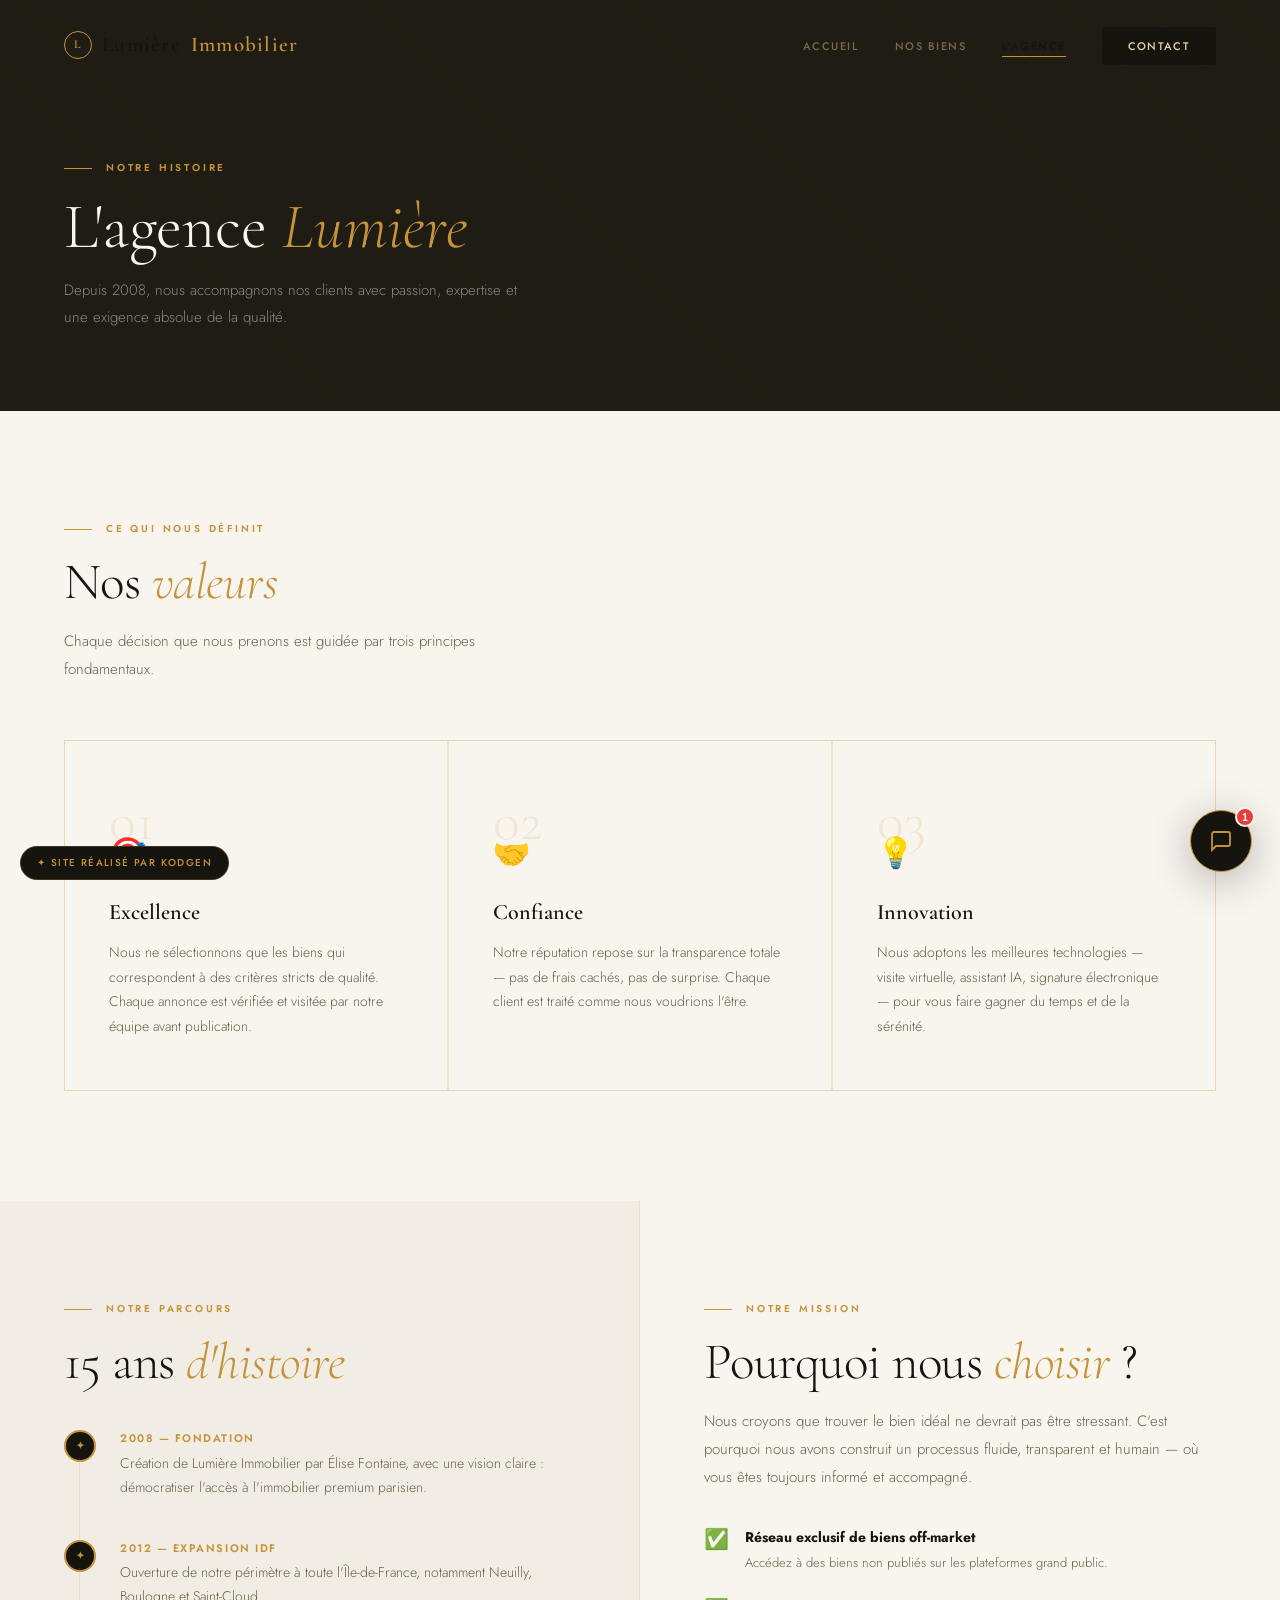
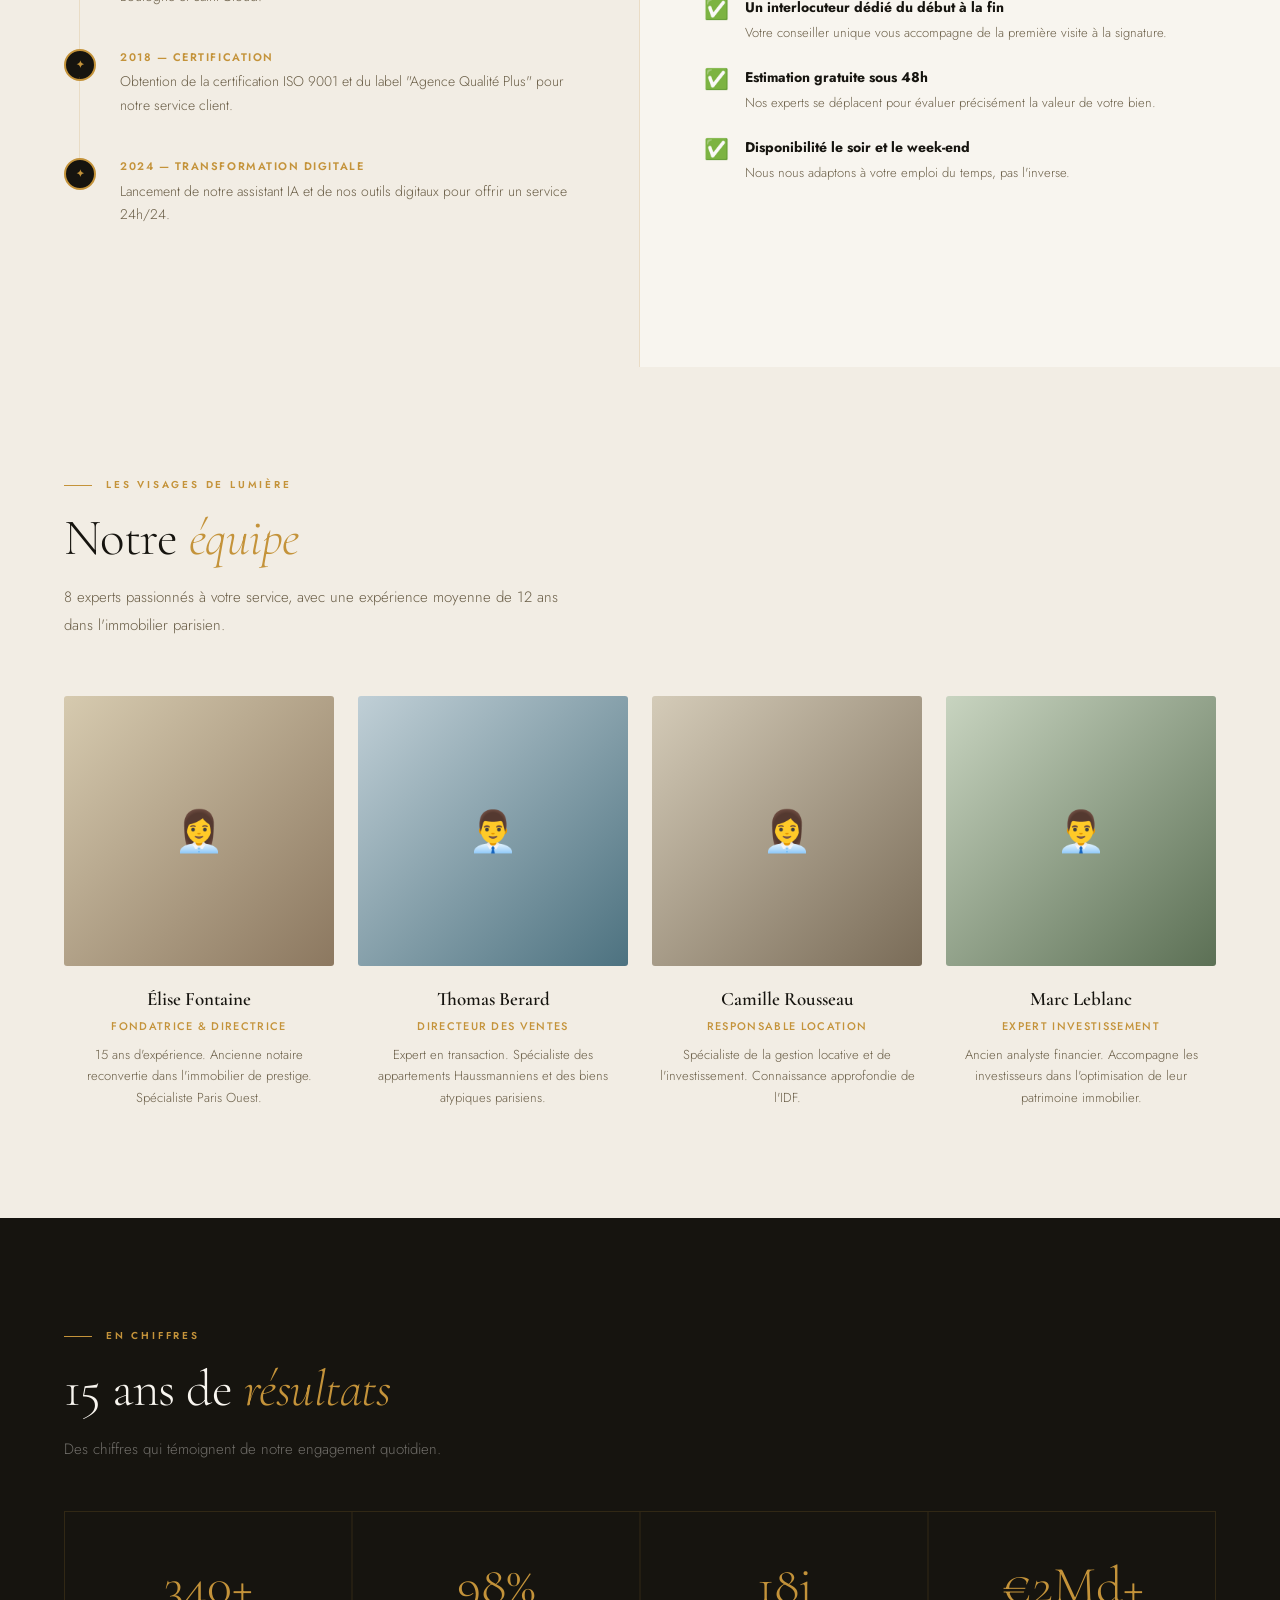
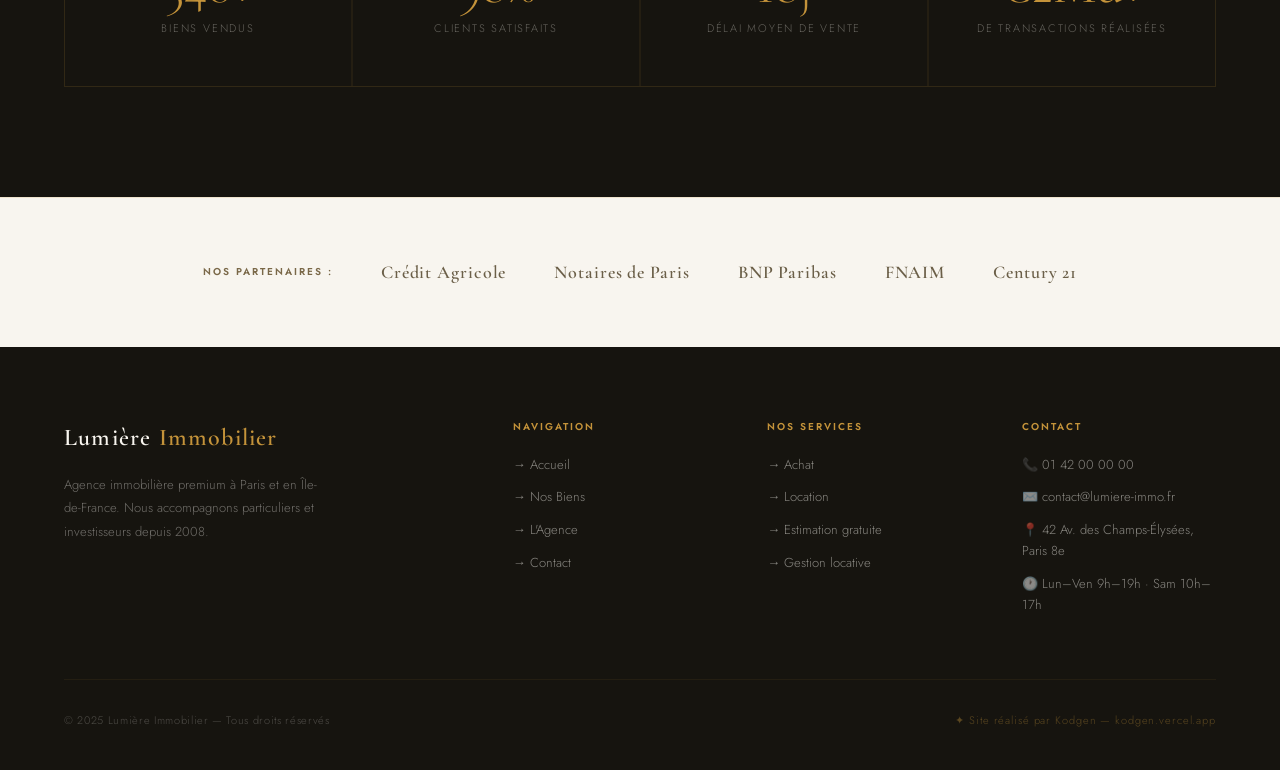
==== agence.html @ 2587b150 "Add files via upload" ====
<!DOCTYPE html>
<html lang="fr">
<head>
<meta charset="UTF-8">
<meta name="viewport" content="width=device-width, initial-scale=1.0">
<title>L'Agence — Lumière Immobilier</title>
<link rel="icon" type="image/svg+xml" href="data:image/svg+xml,<svg xmlns='http://www.w3.org/2000/svg' viewBox='0 0 32 32'><rect width='32' height='32' rx='6' fill='%2316140f'/><text x='50%25' y='54%25' dominant-baseline='central' text-anchor='middle' font-family='Georgia,serif' font-weight='700' font-size='20' fill='%23c4933a'>L</text></svg>">
<link rel="stylesheet" href="style.css">
<style>
  .page-hero {
    background: var(--dark2); padding: 160px 64px 80px; position:relative; overflow:hidden;
  }
  .page-hero-bg { position:absolute;inset:0;background:repeating-linear-gradient(45deg,transparent,transparent 60px,rgba(196,147,58,0.025) 60px,rgba(196,147,58,0.025) 61px); }
  .page-hero-content { position:relative;z-index:1; }
  .page-hero h1 { font-family:'Cormorant Garamond',serif;font-size:clamp(40px,5vw,68px);font-weight:300;color:var(--cream);margin-bottom:16px;line-height:1.08; }
  .page-hero h1 em { color:var(--gold);font-style:italic; }
  .page-hero-sub { font-size:15px;color:rgba(248,245,239,0.5);max-width:480px;line-height:1.8; }

  /* VALEURS */
  .valeurs-grid { display:grid;grid-template-columns:repeat(3,1fr);gap:2px;background:var(--border);border:1px solid var(--border); }
  .valeur-item { background:var(--cream);padding:52px 44px;transition:background 0.2s; }
  .valeur-item:hover { background:var(--cream2); }
  .valeur-num { font-family:'Cormorant Garamond',serif;font-size:56px;font-weight:300;color:var(--gold);opacity:0.15;line-height:1;margin-bottom:-20px; }
  .valeur-icon { font-size:30px;margin-bottom:18px; }
  .valeur-title { font-family:'Cormorant Garamond',serif;font-size:22px;font-weight:600;color:var(--dark);margin-bottom:10px; }
  .valeur-desc { font-size:14px;color:var(--text-light);line-height:1.75; }

  /* HISTOIRE */
  .histoire-section { display:grid;grid-template-columns:1fr 1fr;gap:0; }
  .histoire-left { padding:100px 64px;background:var(--cream2);border-right:1px solid var(--border); }
  .histoire-right { padding:100px 64px; }
  .timeline { display:flex;flex-direction:column;gap:0;margin-top:40px; }
  .timeline-item { display:flex;gap:24px;padding-bottom:40px;position:relative; }
  .timeline-item::before { content:'';position:absolute;left:15px;top:28px;bottom:0;width:1px;background:var(--border); }
  .timeline-item:last-child::before { display:none; }
  .timeline-dot { width:32px;height:32px;border-radius:50%;background:var(--dark);border:2px solid var(--gold);display:flex;align-items:center;justify-content:center;flex-shrink:0;font-size:10px;color:var(--gold);font-weight:600; }
  .timeline-content {}
  .timeline-year { font-size:11px;font-weight:600;letter-spacing:0.14em;color:var(--gold);text-transform:uppercase;margin-bottom:4px; }
  .timeline-text { font-size:14px;color:var(--text-light);line-height:1.7; }

  /* EQUIPE */
  .equipe-grid { display:grid;grid-template-columns:repeat(4,1fr);gap:24px; }
  .membre-card { text-align:center; }
  .membre-avatar {
    width:100%;aspect-ratio:1;border-radius:3px;margin-bottom:18px;
    display:flex;align-items:center;justify-content:center;
    font-size:40px;
  }
  .av1 { background:linear-gradient(135deg,#d6caaf,#8c7860); }
  .av2 { background:linear-gradient(135deg,#c0cfd6,#4d7280); }
  .av3 { background:linear-gradient(135deg,#d4cbb8,#7a6c58); }
  .av4 { background:linear-gradient(135deg,#c8d4c0,#5c7055); }
  .membre-name { font-family:'Cormorant Garamond',serif;font-size:19px;font-weight:600;color:var(--dark);margin-bottom:4px; }
  .membre-role { font-size:11px;font-weight:500;letter-spacing:0.12em;text-transform:uppercase;color:var(--gold);margin-bottom:8px; }
  .membre-bio { font-size:13px;color:var(--text-light);line-height:1.65; }

  /* CHIFFRES */
  .chiffres-section { background:var(--dark); }
  .chiffres-section .eyebrow { color:var(--gold); }
  .chiffres-section .eyebrow::before { background:var(--gold); }
  .chiffres-section .section-title { color:var(--cream); }
  .chiffres-grid { display:grid;grid-template-columns:repeat(4,1fr);gap:2px;background:rgba(196,147,58,0.08);border:1px solid rgba(196,147,58,0.08); }
  .chiffre-item { background:var(--dark);padding:48px 36px;text-align:center; }
  .chiffre-num { font-family:'Cormorant Garamond',serif;font-size:52px;font-weight:300;color:var(--gold);line-height:1;margin-bottom:8px; }
  .chiffre-label { font-size:11px;letter-spacing:0.16em;text-transform:uppercase;color:rgba(248,245,239,0.35); }

  /* PARTENAIRES */
  .partenaires { display:flex;align-items:center;gap:48px;flex-wrap:wrap;justify-content:center;padding:60px 64px;border-top:1px solid var(--border); }
  .partenaire-label { font-size:10px;font-weight:600;letter-spacing:0.2em;text-transform:uppercase;color:var(--warm); }
  .partenaire-item { font-family:'Cormorant Garamond',serif;font-size:18px;font-weight:600;color:var(--text-light);letter-spacing:0.05em; }

  @media (max-width:900px) {
    .page-hero { padding:130px 28px 60px; }
    .valeurs-grid { grid-template-columns:1fr; }
    .histoire-section { grid-template-columns:1fr; }
    .histoire-left,.histoire-right { padding:60px 28px; }
    .equipe-grid { grid-template-columns:1fr 1fr; }
    .chiffres-grid { grid-template-columns:1fr 1fr; }
    .partenaires { padding:48px 28px;gap:32px; }
  }
  @media (max-width:600px) {
    .equipe-grid { grid-template-columns:1fr; }
    .chiffres-grid { grid-template-columns:1fr 1fr; }
  }
</style>
</head>
<body>
<div id="nav-placeholder"></div>

<div class="page-hero">
  <div class="page-hero-bg"></div>
  <div class="page-hero-content">
    <div class="eyebrow" style="color:var(--gold);margin-bottom:16px;">Notre histoire</div>
    <h1>L'agence <em>Lumière</em></h1>
    <p class="page-hero-sub">Depuis 2008, nous accompagnons nos clients avec passion, expertise et une exigence absolue de la qualité.</p>
  </div>
</div>

<!-- VALEURS -->
<section class="section">
  <div class="eyebrow fade">Ce qui nous définit</div>
  <h2 class="section-title fade">Nos <em>valeurs</em></h2>
  <p class="section-sub fade">Chaque décision que nous prenons est guidée par trois principes fondamentaux.</p>
  <div class="valeurs-grid">
    <div class="valeur-item fade fade-d1">
      <div class="valeur-num">01</div>
      <div class="valeur-icon">🎯</div>
      <div class="valeur-title">Excellence</div>
      <div class="valeur-desc">Nous ne sélectionnons que les biens qui correspondent à des critères stricts de qualité. Chaque annonce est vérifiée et visitée par notre équipe avant publication.</div>
    </div>
    <div class="valeur-item fade fade-d2">
      <div class="valeur-num">02</div>
      <div class="valeur-icon">🤝</div>
      <div class="valeur-title">Confiance</div>
      <div class="valeur-desc">Notre réputation repose sur la transparence totale — pas de frais cachés, pas de surprise. Chaque client est traité comme nous voudrions l'être.</div>
    </div>
    <div class="valeur-item fade fade-d3">
      <div class="valeur-num">03</div>
      <div class="valeur-icon">💡</div>
      <div class="valeur-title">Innovation</div>
      <div class="valeur-desc">Nous adoptons les meilleures technologies — visite virtuelle, assistant IA, signature électronique — pour vous faire gagner du temps et de la sérénité.</div>
    </div>
  </div>
</section>

<!-- HISTOIRE -->
<div class="histoire-section">
  <div class="histoire-left">
    <div class="eyebrow fade">Notre parcours</div>
    <h2 class="section-title fade" style="margin-bottom:0;">15 ans <em>d'histoire</em></h2>
    <div class="timeline fade">
      <div class="timeline-item">
        <div class="timeline-dot">✦</div>
        <div class="timeline-content">
          <div class="timeline-year">2008 — Fondation</div>
          <div class="timeline-text">Création de Lumière Immobilier par Élise Fontaine, avec une vision claire : démocratiser l'accès à l'immobilier premium parisien.</div>
        </div>
      </div>
      <div class="timeline-item">
        <div class="timeline-dot">✦</div>
        <div class="timeline-content">
          <div class="timeline-year">2012 — Expansion IDF</div>
          <div class="timeline-text">Ouverture de notre périmètre à toute l'Île-de-France, notamment Neuilly, Boulogne et Saint-Cloud.</div>
        </div>
      </div>
      <div class="timeline-item">
        <div class="timeline-dot">✦</div>
        <div class="timeline-content">
          <div class="timeline-year">2018 — Certification</div>
          <div class="timeline-text">Obtention de la certification ISO 9001 et du label "Agence Qualité Plus" pour notre service client.</div>
        </div>
      </div>
      <div class="timeline-item">
        <div class="timeline-dot">✦</div>
        <div class="timeline-content">
          <div class="timeline-year">2024 — Transformation digitale</div>
          <div class="timeline-text">Lancement de notre assistant IA et de nos outils digitaux pour offrir un service 24h/24.</div>
        </div>
      </div>
    </div>
  </div>
  <div class="histoire-right">
    <div class="eyebrow fade">Notre mission</div>
    <h2 class="section-title fade">Pourquoi nous <em>choisir</em> ?</h2>
    <p style="font-size:15px;color:var(--text-light);line-height:1.85;margin-bottom:32px;" class="fade">Nous croyons que trouver le bien idéal ne devrait pas être stressant. C'est pourquoi nous avons construit un processus fluide, transparent et humain — où vous êtes toujours informé et accompagné.</p>
    <div style="display:flex;flex-direction:column;gap:20px;" class="fade">
      <div style="display:flex;gap:16px;align-items:flex-start;">
        <span style="font-size:20px;flex-shrink:0;">✅</span>
        <div><strong style="font-size:14px;color:var(--dark);">Réseau exclusif de biens off-market</strong><p style="font-size:13px;color:var(--text-light);line-height:1.65;margin-top:3px;">Accédez à des biens non publiés sur les plateformes grand public.</p></div>
      </div>
      <div style="display:flex;gap:16px;align-items:flex-start;">
        <span style="font-size:20px;flex-shrink:0;">✅</span>
        <div><strong style="font-size:14px;color:var(--dark);">Un interlocuteur dédié du début à la fin</strong><p style="font-size:13px;color:var(--text-light);line-height:1.65;margin-top:3px;">Votre conseiller unique vous accompagne de la première visite à la signature.</p></div>
      </div>
      <div style="display:flex;gap:16px;align-items:flex-start;">
        <span style="font-size:20px;flex-shrink:0;">✅</span>
        <div><strong style="font-size:14px;color:var(--dark);">Estimation gratuite sous 48h</strong><p style="font-size:13px;color:var(--text-light);line-height:1.65;margin-top:3px;">Nos experts se déplacent pour évaluer précisément la valeur de votre bien.</p></div>
      </div>
      <div style="display:flex;gap:16px;align-items:flex-start;">
        <span style="font-size:20px;flex-shrink:0;">✅</span>
        <div><strong style="font-size:14px;color:var(--dark);">Disponibilité le soir et le week-end</strong><p style="font-size:13px;color:var(--text-light);line-height:1.65;margin-top:3px;">Nous nous adaptons à votre emploi du temps, pas l'inverse.</p></div>
      </div>
    </div>
  </div>
</div>

<!-- EQUIPE -->
<section class="section" style="background:var(--cream2);">
  <div class="eyebrow fade">Les visages de Lumière</div>
  <h2 class="section-title fade">Notre <em>équipe</em></h2>
  <p class="section-sub fade">8 experts passionnés à votre service, avec une expérience moyenne de 12 ans dans l'immobilier parisien.</p>
  <div class="equipe-grid">
    <div class="membre-card fade fade-d1">
      <div class="membre-avatar av1">👩‍💼</div>
      <div class="membre-name">Élise Fontaine</div>
      <div class="membre-role">Fondatrice & Directrice</div>
      <div class="membre-bio">15 ans d'expérience. Ancienne notaire reconvertie dans l'immobilier de prestige. Spécialiste Paris Ouest.</div>
    </div>
    <div class="membre-card fade fade-d2">
      <div class="membre-avatar av2">👨‍💼</div>
      <div class="membre-name">Thomas Berard</div>
      <div class="membre-role">Directeur des Ventes</div>
      <div class="membre-bio">Expert en transaction. Spécialiste des appartements Haussmanniens et des biens atypiques parisiens.</div>
    </div>
    <div class="membre-card fade fade-d3">
      <div class="membre-avatar av3">👩‍💼</div>
      <div class="membre-name">Camille Rousseau</div>
      <div class="membre-role">Responsable Location</div>
      <div class="membre-bio">Spécialiste de la gestion locative et de l'investissement. Connaissance approfondie de l'IDF.</div>
    </div>
    <div class="membre-card fade fade-d4">
      <div class="membre-avatar av4">👨‍💼</div>
      <div class="membre-name">Marc Leblanc</div>
      <div class="membre-role">Expert Investissement</div>
      <div class="membre-bio">Ancien analyste financier. Accompagne les investisseurs dans l'optimisation de leur patrimoine immobilier.</div>
    </div>
  </div>
</section>

<!-- CHIFFRES -->
<section class="section chiffres-section">
  <div class="eyebrow fade">En chiffres</div>
  <h2 class="section-title fade" style="color:var(--cream);">15 ans de <em>résultats</em></h2>
  <p class="section-sub fade" style="color:rgba(248,245,239,0.4);margin-bottom:48px;">Des chiffres qui témoignent de notre engagement quotidien.</p>
  <div class="chiffres-grid">
    <div class="chiffre-item fade fade-d1"><div class="chiffre-num">340+</div><div class="chiffre-label">Biens vendus</div></div>
    <div class="chiffre-item fade fade-d2"><div class="chiffre-num">98%</div><div class="chiffre-label">Clients satisfaits</div></div>
    <div class="chiffre-item fade fade-d3"><div class="chiffre-num">18j</div><div class="chiffre-label">Délai moyen de vente</div></div>
    <div class="chiffre-item fade fade-d4"><div class="chiffre-num">€2Md+</div><div class="chiffre-label">De transactions réalisées</div></div>
  </div>
</section>

<!-- PARTENAIRES -->
<div class="partenaires fade">
  <span class="partenaire-label">Nos partenaires :</span>
  <span class="partenaire-item">Crédit Agricole</span>
  <span class="partenaire-item">Notaires de Paris</span>
  <span class="partenaire-item">BNP Paribas</span>
  <span class="partenaire-item">FNAIM</span>
  <span class="partenaire-item">Century 21</span>
</div>

<div id="footer-placeholder"></div>
<div id="chat-placeholder"></div>
<script src="shared.js"></script>
<script src="chat.js"></script>
</body>
</html>
---- style.css ----
@import url('https://fonts.googleapis.com/css2?family=Cormorant+Garamond:ital,wght@0,300;0,400;0,600;0,700;1,300;1,400;1,600&family=Jost:wght@200;300;400;500;600&display=swap');

:root {
  --cream: #f8f5ef;
  --cream2: #f2ede4;
  --dark: #16140f;
  --dark2: #1f1c14;
  --gold: #c4933a;
  --gold-light: #e8d5a3;
  --gold-pale: #f5edd8;
  --warm: #7a6848;
  --text: #2e2a20;
  --text-light: #6b5f48;
  --border: rgba(196,147,58,0.18);
  --border-dark: rgba(196,147,58,0.08);
  --shadow: 0 24px 80px rgba(22,20,15,0.10);
  --shadow-sm: 0 8px 32px rgba(22,20,15,0.08);
}

*, *::before, *::after { margin: 0; padding: 0; box-sizing: border-box; }
html { scroll-behavior: smooth; font-size: 16px; }

body {
  background: var(--cream);
  color: var(--text);
  font-family: 'Jost', sans-serif;
  font-weight: 300;
  line-height: 1.6;
  overflow-x: hidden;
  -webkit-font-smoothing: antialiased;
}

/* ── SCROLLBAR ── */
::-webkit-scrollbar { width: 5px; }
::-webkit-scrollbar-track { background: var(--cream); }
::-webkit-scrollbar-thumb { background: var(--gold); border-radius: 3px; }

/* ── KODGEN BADGE ── */
.kodgen-badge {
  position: fixed;
  bottom: 20px;
  left: 20px;
  z-index: 500;
  background: var(--dark);
  color: var(--gold);
  font-size: 10px;
  font-weight: 500;
  letter-spacing: 0.14em;
  text-transform: uppercase;
  padding: 8px 16px;
  border-radius: 100px;
  border: 1px solid rgba(196,147,58,0.25);
  text-decoration: none;
  transition: all 0.2s;
  white-space: nowrap;
}
.kodgen-badge:hover { background: #2a2519; color: var(--gold-light); }

/* ── NAV ── */
nav {
  position: fixed; top: 0; left: 0; right: 0; z-index: 200;
  padding: 28px 64px;
  display: flex; justify-content: space-between; align-items: center;
  transition: all 0.5s cubic-bezier(0.4,0,0.2,1);
}
nav.scrolled {
  background: rgba(248,245,239,0.97);
  backdrop-filter: blur(20px);
  -webkit-backdrop-filter: blur(20px);
  padding: 18px 64px;
  box-shadow: 0 1px 0 var(--border);
}
.nav-logo {
  font-family: 'Cormorant Garamond', serif;
  font-size: 21px;
  font-weight: 600;
  letter-spacing: 0.06em;
  color: var(--dark);
  text-decoration: none;
  display: flex; align-items: center; gap: 10px;
}
.nav-logo-mark {
  width: 28px; height: 28px;
  border: 1.5px solid var(--gold);
  border-radius: 50%;
  display: flex; align-items: center; justify-content: center;
  font-size: 12px; color: var(--gold);
}
.nav-links { display: flex; align-items: center; gap: 36px; list-style: none; }
.nav-links a {
  font-size: 11px; font-weight: 500;
  letter-spacing: 0.14em; text-transform: uppercase;
  color: var(--warm); text-decoration: none;
  transition: color 0.2s; position: relative;
}
.nav-links a::after {
  content: ''; position: absolute; bottom: -3px; left: 0; right: 0;
  height: 1px; background: var(--gold);
  transform: scaleX(0); transition: transform 0.3s;
}
.nav-links a:hover { color: var(--gold); }
.nav-links a:hover::after, .nav-links a.active::after { transform: scaleX(1); }
.nav-links a.active { color: var(--dark); }
.nav-cta-link {
  background: var(--dark) !important;
  color: var(--gold-light) !important;
  padding: 11px 26px !important;
  border-radius: 2px !important;
  letter-spacing: 0.12em !important;
  transition: background 0.2s, transform 0.2s !important;
}
.nav-cta-link:hover { background: var(--dark2) !important; transform: translateY(-1px); }
.nav-cta-link::after { display: none !important; }

.nav-hamburger {
  display: none; flex-direction: column; gap: 5px; cursor: pointer;
  background: none; border: none; padding: 4px;
}
.nav-hamburger span {
  display: block; width: 22px; height: 1.5px; background: var(--dark);
  transition: all 0.3s;
}

/* Mobile nav */
.mobile-menu {
  display: none; position: fixed; inset: 0; z-index: 150;
  background: var(--cream); padding: 100px 40px 40px;
  flex-direction: column; gap: 32px;
  transform: translateX(100%); transition: transform 0.4s cubic-bezier(0.4,0,0.2,1);
}
.mobile-menu.open { transform: translateX(0); }
.mobile-menu a {
  font-family: 'Cormorant Garamond', serif;
  font-size: 36px; font-weight: 300;
  color: var(--dark); text-decoration: none;
  border-bottom: 1px solid var(--border);
  padding-bottom: 24px;
  transition: color 0.2s;
}
.mobile-menu a:hover { color: var(--gold); }

/* ── SECTIONS ── */
.section { padding: 110px 64px; }
.section-sm { padding: 70px 64px; }

.eyebrow {
  font-size: 10px; font-weight: 600;
  letter-spacing: 0.28em; text-transform: uppercase;
  color: var(--gold); margin-bottom: 18px;
  display: flex; align-items: center; gap: 14px;
}
.eyebrow::before {
  content: ''; width: 28px; height: 1px;
  background: var(--gold); display: block; flex-shrink: 0;
}

.section-title {
  font-family: 'Cormorant Garamond', serif;
  font-size: clamp(34px, 4vw, 58px);
  font-weight: 300; line-height: 1.08;
  letter-spacing: -0.01em; color: var(--dark);
  margin-bottom: 18px;
}
.section-title em { font-style: italic; color: var(--gold); }

.section-sub {
  font-size: 15px; color: var(--text-light);
  line-height: 1.85; max-width: 500px;
  margin-bottom: 56px; font-weight: 300;
}

/* ── BUTTONS ── */
.btn {
  display: inline-flex; align-items: center; gap: 10px;
  font-family: 'Jost', sans-serif;
  font-size: 11px; font-weight: 500;
  letter-spacing: 0.16em; text-transform: uppercase;
  text-decoration: none; border: none; cursor: pointer;
  transition: all 0.25s; border-radius: 2px;
}
.btn-dark {
  background: var(--dark); color: var(--gold-light);
  padding: 15px 36px;
  box-shadow: 0 4px 20px rgba(22,20,15,0.2);
}
.btn-dark:hover { background: var(--dark2); transform: translateY(-2px); box-shadow: 0 8px 32px rgba(22,20,15,0.25); }
.btn-gold {
  background: var(--gold); color: var(--dark);
  padding: 15px 36px;
}
.btn-gold:hover { background: #b8842e; transform: translateY(-2px); }
.btn-outline {
  background: transparent; color: var(--warm);
  padding: 14px 32px; border: 1px solid var(--border);
}
.btn-outline:hover { border-color: var(--gold); color: var(--gold); }
.btn-ghost {
  background: none; border: none;
  color: var(--warm); font-size: 13px;
  letter-spacing: 0.06em; text-transform: none;
  text-decoration: none; cursor: pointer;
  display: inline-flex; align-items: center; gap: 8px;
  transition: color 0.2s; padding: 0;
}
.btn-ghost:hover { color: var(--gold); }

/* ── CARDS SHARED ── */
.card {
  background: white;
  border-radius: 3px;
  overflow: hidden;
  transition: transform 0.3s cubic-bezier(0.4,0,0.2,1), box-shadow 0.3s;
}
.card:hover { transform: translateY(-5px); box-shadow: var(--shadow); }

/* ── DIVIDER ── */
.divider {
  width: 48px; height: 1px;
  background: var(--gold); margin: 32px 0;
}
.divider-full {
  width: 100%; height: 1px;
  background: var(--border);
}

/* ── TAG PILL ── */
.tag {
  display: inline-block;
  font-size: 9px; font-weight: 600;
  letter-spacing: 0.16em; text-transform: uppercase;
  padding: 5px 13px; border-radius: 2px;
}
.tag-dark { background: var(--dark); color: var(--gold-light); }
.tag-gold { background: var(--gold); color: white; }
.tag-outline { border: 1px solid var(--border); color: var(--warm); background: none; }

/* ── STATS ROW ── */
.stats-row {
  display: flex; gap: 56px; flex-wrap: wrap;
  padding-top: 48px;
  border-top: 1px solid var(--border);
  margin-top: 56px;
}
.stat-num {
  font-family: 'Cormorant Garamond', serif;
  font-size: 38px; font-weight: 400; color: var(--dark);
  line-height: 1;
}
.stat-label {
  font-size: 10px; letter-spacing: 0.14em;
  text-transform: uppercase; color: var(--text-light);
  margin-top: 6px;
}

/* ── FOOTER ── */
footer {
  background: var(--dark);
  padding: 72px 64px 40px;
}
.footer-grid {
  display: grid; grid-template-columns: 2fr 1fr 1fr 1fr;
  gap: 60px; margin-bottom: 64px;
}
.footer-logo {
  font-family: 'Cormorant Garamond', serif;
  font-size: 24px; font-weight: 600;
  color: var(--cream); letter-spacing: 0.05em;
  margin-bottom: 16px;
}
.footer-logo span { color: var(--gold); }
.footer-desc {
  font-size: 13px; color: rgba(248,245,239,0.4);
  line-height: 1.8; max-width: 260px;
}
.footer-col-title {
  font-size: 10px; font-weight: 600;
  letter-spacing: 0.2em; text-transform: uppercase;
  color: var(--gold); margin-bottom: 20px;
}
.footer-links { list-style: none; display: flex; flex-direction: column; gap: 12px; }
.footer-links a {
  font-size: 13px; color: rgba(248,245,239,0.5);
  text-decoration: none; transition: color 0.2s;
  display: flex; align-items: center; gap: 8px;
}
.footer-links a:hover { color: var(--gold-light); }
.footer-bottom {
  border-top: 1px solid rgba(196,147,58,0.08);
  padding-top: 32px;
  display: flex; justify-content: space-between;
  align-items: center; flex-wrap: wrap; gap: 12px;
}
.footer-copy { font-size: 11px; color: rgba(248,245,239,0.25); letter-spacing: 0.06em; }
.footer-kodgen {
  font-size: 11px; color: rgba(196,147,58,0.4);
  letter-spacing: 0.08em;
}

/* ── CHATBOT ── */
#chat-trigger {
  position: fixed; bottom: 28px; right: 28px; z-index: 400;
  width: 62px; height: 62px; border-radius: 50%;
  background: var(--dark); border: 1.5px solid var(--gold);
  cursor: pointer; display: flex; align-items: center; justify-content: center;
  box-shadow: 0 8px 40px rgba(22,20,15,0.3), 0 0 0 0 rgba(196,147,58,0.3);
  transition: all 0.3s; position: fixed;
  animation: pulse-ring 3s infinite;
}
@keyframes pulse-ring {
  0%, 100% { box-shadow: 0 8px 40px rgba(22,20,15,0.3), 0 0 0 0 rgba(196,147,58,0.3); }
  50% { box-shadow: 0 8px 40px rgba(22,20,15,0.3), 0 0 0 8px rgba(196,147,58,0); }
}
#chat-trigger:hover { transform: scale(1.06); background: var(--dark2); }
#chat-trigger svg { width: 24px; height: 24px; color: var(--gold); }
.chat-notif {
  position: absolute; top: -4px; right: -4px;
  width: 20px; height: 20px; border-radius: 50%;
  background: #e53e3e; color: white;
  font-size: 10px; font-weight: 700;
  display: flex; align-items: center; justify-content: center;
  border: 2px solid var(--cream);
}

#chat-panel {
  position: fixed; bottom: 108px; right: 28px; z-index: 400;
  width: 380px; height: 560px;
  background: var(--cream); border-radius: 8px;
  border: 1px solid var(--border);
  box-shadow: 0 32px 100px rgba(22,20,15,0.22);
  display: flex; flex-direction: column; overflow: hidden;
  transform-origin: bottom right;
  transform: scale(0.88) translateY(20px);
  opacity: 0; pointer-events: none;
  transition: all 0.3s cubic-bezier(0.34,1.56,0.64,1);
}
#chat-panel.open {
  transform: scale(1) translateY(0);
  opacity: 1; pointer-events: auto;
}

.chat-head {
  background: var(--dark);
  padding: 18px 20px;
  display: flex; align-items: center; gap: 13px;
  border-bottom: 1px solid rgba(196,147,58,0.12);
  flex-shrink: 0;
}
.chat-head-avatar {
  width: 40px; height: 40px; border-radius: 50%;
  background: linear-gradient(135deg, var(--gold), var(--warm));
  display: flex; align-items: center; justify-content: center;
  font-size: 18px; flex-shrink: 0;
}
.chat-head-name {
  font-family: 'Cormorant Garamond', serif;
  font-size: 17px; font-weight: 600; color: var(--cream);
}
.chat-head-status {
  font-size: 11px; color: var(--gold);
  display: flex; align-items: center; gap: 5px; margin-top: 1px;
}
.dot-live {
  width: 6px; height: 6px; border-radius: 50%;
  background: #48bb78;
  animation: blink 2s infinite;
}
@keyframes blink { 0%,100%{opacity:1} 50%{opacity:0.3} }
.chat-head-close {
  margin-left: auto; background: none; border: none;
  color: rgba(248,245,239,0.35); cursor: pointer;
  font-size: 22px; line-height: 1;
  transition: color 0.2s; padding: 2px 6px;
}
.chat-head-close:hover { color: var(--cream); }

.chat-body {
  flex: 1; overflow-y: auto; padding: 18px;
  display: flex; flex-direction: column; gap: 10px;
  scroll-behavior: smooth;
}
.chat-body::-webkit-scrollbar { width: 3px; }
.chat-body::-webkit-scrollbar-thumb { background: var(--border); border-radius: 3px; }

.chat-date-sep {
  text-align: center; font-size: 10px;
  letter-spacing: 0.12em; text-transform: uppercase;
  color: var(--text-light); opacity: 0.5;
  padding: 4px 0;
}

.bubble-wrap { display: flex; flex-direction: column; max-width: 82%; animation: fadeUp 0.25s ease; }
@keyframes fadeUp { from{opacity:0;transform:translateY(8px)} to{opacity:1;transform:translateY(0)} }
.bubble-wrap.bot { align-self: flex-start; }
.bubble-wrap.user { align-self: flex-end; }

.bubble {
  padding: 11px 15px; border-radius: 4px;
  font-size: 13.5px; line-height: 1.65;
}
.bubble-wrap.bot .bubble {
  background: white; color: var(--text);
  border: 1px solid var(--border);
  border-bottom-left-radius: 1px;
  box-shadow: 0 2px 8px rgba(22,20,15,0.06);
}
.bubble-wrap.user .bubble {
  background: var(--dark); color: var(--cream);
  border-bottom-right-radius: 1px;
}
.bubble strong { font-weight: 500; color: var(--gold); }

.bubble-time {
  font-size: 10px; color: var(--text-light);
  opacity: 0.5; margin-top: 4px;
}
.bubble-wrap.user .bubble-time { text-align: right; }

/* Quick reply chips */
.chips { display: flex; flex-wrap: wrap; gap: 6px; margin-top: 2px; }
.chip {
  background: none; border: 1px solid var(--border);
  color: var(--warm); font-family: 'Jost', sans-serif;
  font-size: 11px; font-weight: 400;
  padding: 5px 12px; border-radius: 100px;
  cursor: pointer; transition: all 0.2s; white-space: nowrap;
}
.chip:hover { border-color: var(--gold); color: var(--gold); background: rgba(196,147,58,0.05); }

/* Typing indicator */
.typing-wrap { align-self: flex-start; }
.typing-dots {
  display: flex; gap: 4px; padding: 13px 16px;
  background: white; border: 1px solid var(--border);
  border-radius: 4px; border-bottom-left-radius: 1px; width: fit-content;
  box-shadow: 0 2px 8px rgba(22,20,15,0.06);
}
.typing-dot {
  width: 6px; height: 6px; border-radius: 50%;
  background: var(--gold); animation: bounce 1.3s infinite;
}
.typing-dot:nth-child(2) { animation-delay: 0.18s; }
.typing-dot:nth-child(3) { animation-delay: 0.36s; }
@keyframes bounce { 0%,60%,100%{transform:translateY(0);opacity:0.4} 30%{transform:translateY(-7px);opacity:1} }

.chat-chips-row {
  padding: 0 16px 10px; display: flex; flex-wrap: wrap; gap: 6px; flex-shrink: 0;
}
.chat-chips-row .chip { font-size: 10.5px; }

/* Input */
.chat-foot {
  padding: 12px 14px; border-top: 1px solid var(--border);
  display: flex; gap: 10px; align-items: center;
  background: var(--cream); flex-shrink: 0;
}
#chat-in {
  flex: 1; background: white;
  border: 1px solid var(--border); border-radius: 100px;
  padding: 10px 18px;
  font-family: 'Jost', sans-serif; font-size: 13px; font-weight: 300;
  color: var(--text); outline: none; transition: border-color 0.2s;
}
#chat-in:focus { border-color: var(--gold); }
#chat-in::placeholder { color: var(--text-light); opacity: 0.5; }
#chat-send-btn {
  width: 38px; height: 38px; border-radius: 50%;
  background: var(--dark); border: none; color: var(--gold);
  cursor: pointer; display: flex; align-items: center; justify-content: center;
  flex-shrink: 0; transition: background 0.2s, transform 0.2s;
}
#chat-send-btn:hover { background: var(--dark2); transform: scale(1.05); }
#chat-send-btn svg { width: 16px; height: 16px; }

/* ── BACK TO TOP ── */
#btt {
  position: fixed; bottom: 104px; right: 28px; z-index: 300;
  width: 44px; height: 44px; border-radius: 50%;
  background: white; border: 1px solid var(--border);
  color: var(--warm); cursor: pointer;
  display: flex; align-items: center; justify-content: center;
  box-shadow: var(--shadow-sm);
  opacity: 0; transform: translateY(10px);
  transition: all 0.3s; pointer-events: none;
}
#btt.show { opacity: 1; transform: translateY(0); pointer-events: auto; }
#btt:hover { border-color: var(--gold); color: var(--gold); }
#btt svg { width: 18px; height: 18px; }

/* ── RESPONSIVE ── */
@media (max-width: 900px) {
  nav { padding: 20px 28px; }
  nav.scrolled { padding: 14px 28px; }
  .nav-links { display: none; }
  .nav-hamburger { display: flex; }
  .mobile-menu { display: flex; }
  .section, .section-sm { padding: 70px 28px; }
  footer { padding: 60px 28px 32px; }
  .footer-grid { grid-template-columns: 1fr 1fr; gap: 40px; }
  .kodgen-badge { font-size: 9px; }
  #chat-panel { width: calc(100vw - 32px); right: 16px; }
}
@media (max-width: 600px) {
  .footer-grid { grid-template-columns: 1fr; }
  .stats-row { gap: 32px; }
}
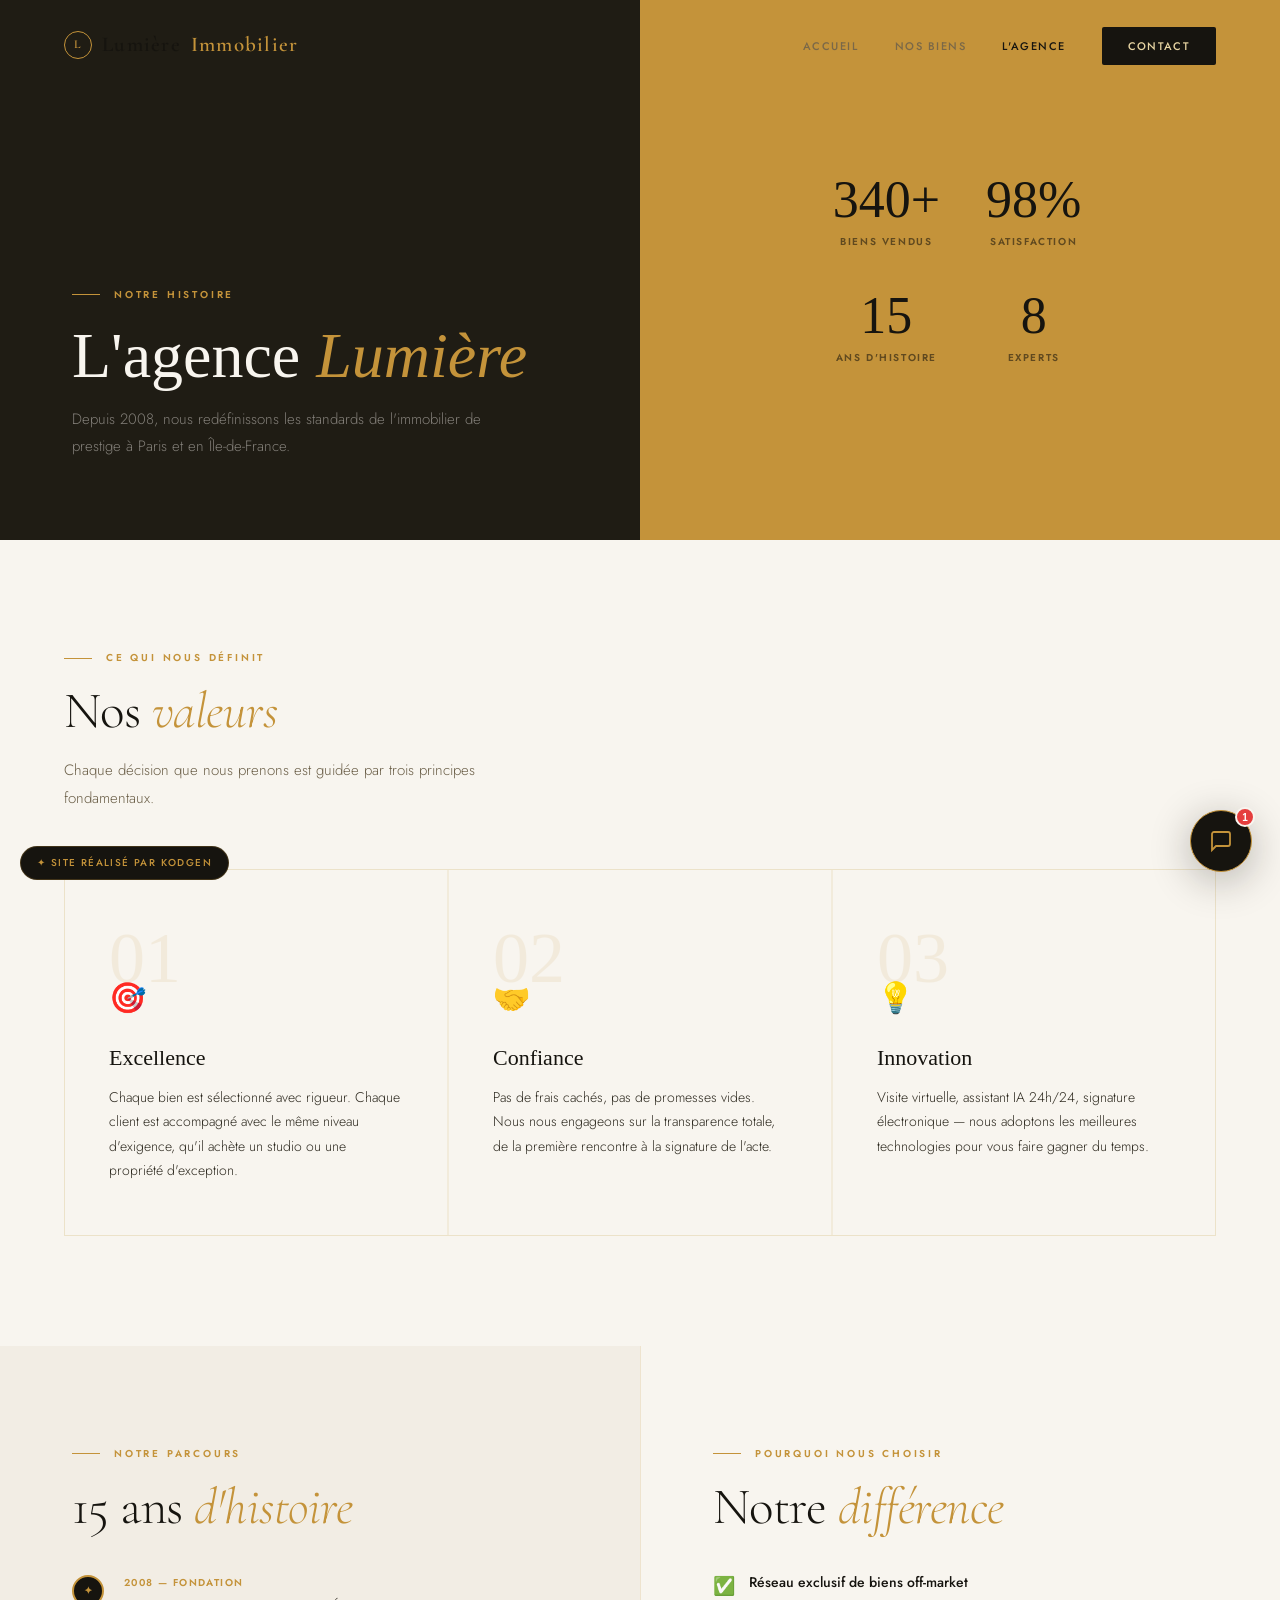
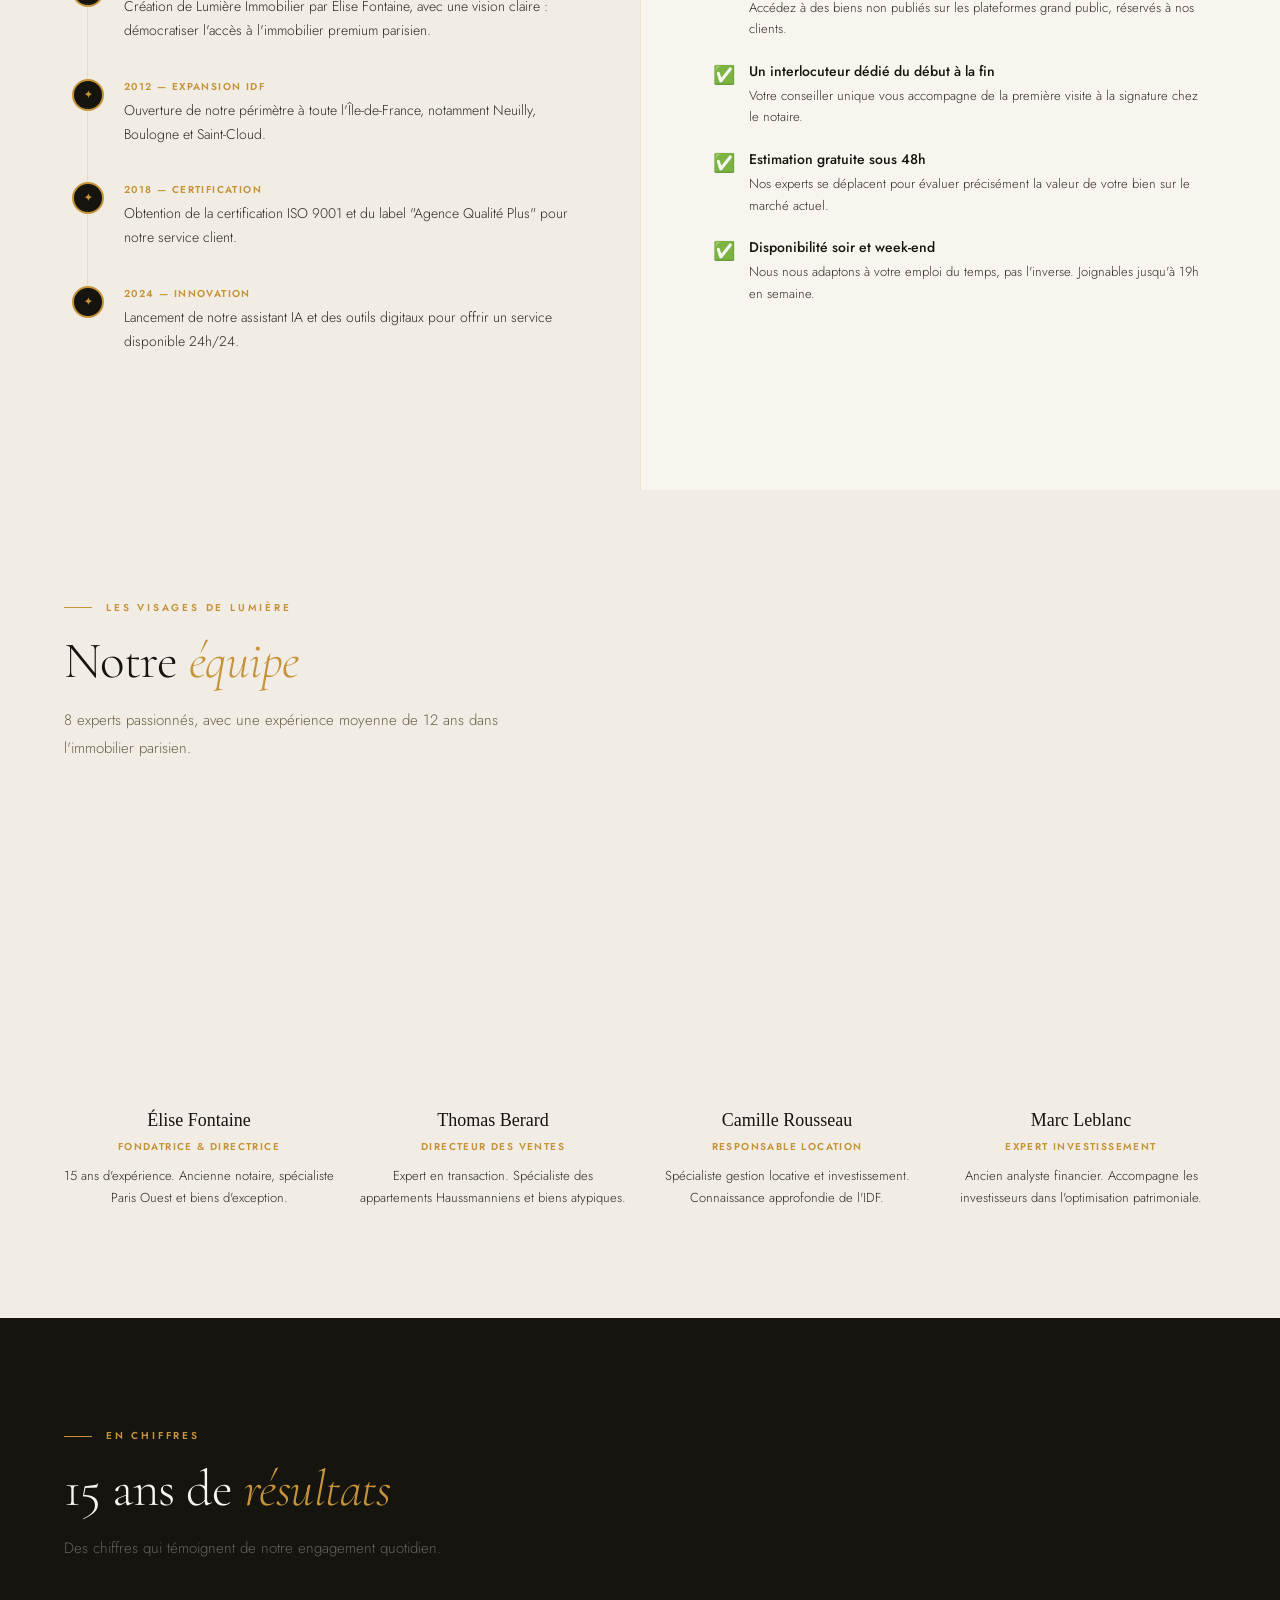
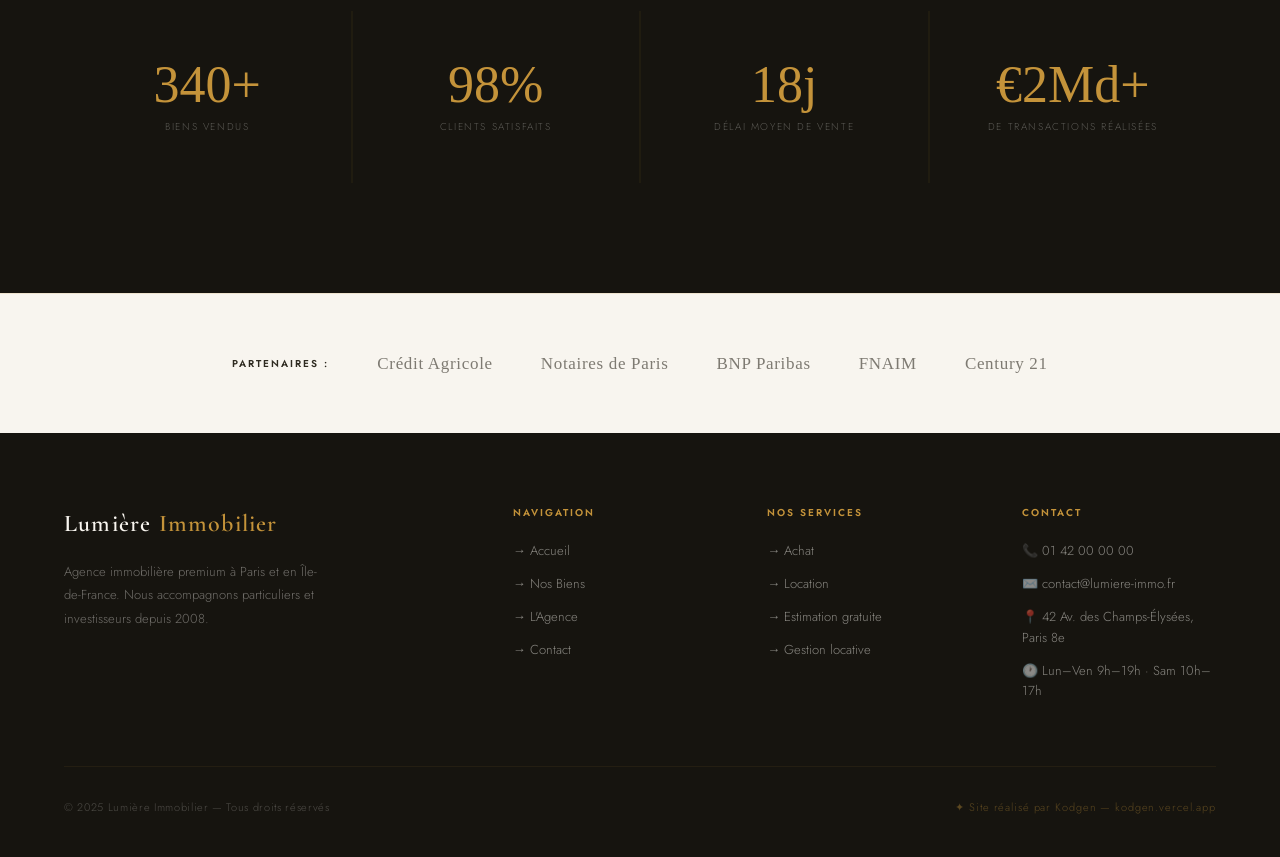
==== commit 4699cb6d: "Update agence.html" ====
--- a/agence.html
+++ b/agence.html
@@ -1,98 +1,111 @@
 <!DOCTYPE html>
 <html lang="fr">
 <head>
-<meta charset="UTF-8">
-<meta name="viewport" content="width=device-width, initial-scale=1.0">
+<meta charset="UTF-8"><meta name="viewport" content="width=device-width, initial-scale=1.0">
 <title>L'Agence — Lumière Immobilier</title>
-<link rel="icon" type="image/svg+xml" href="data:image/svg+xml,<svg xmlns='http://www.w3.org/2000/svg' viewBox='0 0 32 32'><rect width='32' height='32' rx='6' fill='%2316140f'/><text x='50%25' y='54%25' dominant-baseline='central' text-anchor='middle' font-family='Georgia,serif' font-weight='700' font-size='20' fill='%23c4933a'>L</text></svg>">
+<link rel="icon" type="image/svg+xml" href="data:image/svg+xml,<svg xmlns='http://www.w3.org/2000/svg' viewBox='0 0 32 32'><rect width='32' height='32' rx='6' fill='%230e0d0a'/><text x='50%25' y='54%25' dominant-baseline='central' text-anchor='middle' font-family='Georgia,serif' font-weight='700' font-size='20' fill='%23b8922a'>L</text></svg>">
 <link rel="stylesheet" href="style.css">
 <style>
-  .page-hero {
-    background: var(--dark2); padding: 160px 64px 80px; position:relative; overflow:hidden;
-  }
-  .page-hero-bg { position:absolute;inset:0;background:repeating-linear-gradient(45deg,transparent,transparent 60px,rgba(196,147,58,0.025) 60px,rgba(196,147,58,0.025) 61px); }
-  .page-hero-content { position:relative;z-index:1; }
-  .page-hero h1 { font-family:'Cormorant Garamond',serif;font-size:clamp(40px,5vw,68px);font-weight:300;color:var(--cream);margin-bottom:16px;line-height:1.08; }
-  .page-hero h1 em { color:var(--gold);font-style:italic; }
-  .page-hero-sub { font-size:15px;color:rgba(248,245,239,0.5);max-width:480px;line-height:1.8; }
-
-  /* VALEURS */
-  .valeurs-grid { display:grid;grid-template-columns:repeat(3,1fr);gap:2px;background:var(--border);border:1px solid var(--border); }
-  .valeur-item { background:var(--cream);padding:52px 44px;transition:background 0.2s; }
-  .valeur-item:hover { background:var(--cream2); }
-  .valeur-num { font-family:'Cormorant Garamond',serif;font-size:56px;font-weight:300;color:var(--gold);opacity:0.15;line-height:1;margin-bottom:-20px; }
-  .valeur-icon { font-size:30px;margin-bottom:18px; }
-  .valeur-title { font-family:'Cormorant Garamond',serif;font-size:22px;font-weight:600;color:var(--dark);margin-bottom:10px; }
-  .valeur-desc { font-size:14px;color:var(--text-light);line-height:1.75; }
-
-  /* HISTOIRE */
-  .histoire-section { display:grid;grid-template-columns:1fr 1fr;gap:0; }
-  .histoire-left { padding:100px 64px;background:var(--cream2);border-right:1px solid var(--border); }
-  .histoire-right { padding:100px 64px; }
-  .timeline { display:flex;flex-direction:column;gap:0;margin-top:40px; }
-  .timeline-item { display:flex;gap:24px;padding-bottom:40px;position:relative; }
-  .timeline-item::before { content:'';position:absolute;left:15px;top:28px;bottom:0;width:1px;background:var(--border); }
-  .timeline-item:last-child::before { display:none; }
-  .timeline-dot { width:32px;height:32px;border-radius:50%;background:var(--dark);border:2px solid var(--gold);display:flex;align-items:center;justify-content:center;flex-shrink:0;font-size:10px;color:var(--gold);font-weight:600; }
-  .timeline-content {}
-  .timeline-year { font-size:11px;font-weight:600;letter-spacing:0.14em;color:var(--gold);text-transform:uppercase;margin-bottom:4px; }
-  .timeline-text { font-size:14px;color:var(--text-light);line-height:1.7; }
-
-  /* EQUIPE */
-  .equipe-grid { display:grid;grid-template-columns:repeat(4,1fr);gap:24px; }
-  .membre-card { text-align:center; }
-  .membre-avatar {
-    width:100%;aspect-ratio:1;border-radius:3px;margin-bottom:18px;
-    display:flex;align-items:center;justify-content:center;
-    font-size:40px;
-  }
-  .av1 { background:linear-gradient(135deg,#d6caaf,#8c7860); }
-  .av2 { background:linear-gradient(135deg,#c0cfd6,#4d7280); }
-  .av3 { background:linear-gradient(135deg,#d4cbb8,#7a6c58); }
-  .av4 { background:linear-gradient(135deg,#c8d4c0,#5c7055); }
-  .membre-name { font-family:'Cormorant Garamond',serif;font-size:19px;font-weight:600;color:var(--dark);margin-bottom:4px; }
-  .membre-role { font-size:11px;font-weight:500;letter-spacing:0.12em;text-transform:uppercase;color:var(--gold);margin-bottom:8px; }
-  .membre-bio { font-size:13px;color:var(--text-light);line-height:1.65; }
-
-  /* CHIFFRES */
-  .chiffres-section { background:var(--dark); }
-  .chiffres-section .eyebrow { color:var(--gold); }
-  .chiffres-section .eyebrow::before { background:var(--gold); }
-  .chiffres-section .section-title { color:var(--cream); }
-  .chiffres-grid { display:grid;grid-template-columns:repeat(4,1fr);gap:2px;background:rgba(196,147,58,0.08);border:1px solid rgba(196,147,58,0.08); }
-  .chiffre-item { background:var(--dark);padding:48px 36px;text-align:center; }
-  .chiffre-num { font-family:'Cormorant Garamond',serif;font-size:52px;font-weight:300;color:var(--gold);line-height:1;margin-bottom:8px; }
-  .chiffre-label { font-size:11px;letter-spacing:0.16em;text-transform:uppercase;color:rgba(248,245,239,0.35); }
-
-  /* PARTENAIRES */
-  .partenaires { display:flex;align-items:center;gap:48px;flex-wrap:wrap;justify-content:center;padding:60px 64px;border-top:1px solid var(--border); }
-  .partenaire-label { font-size:10px;font-weight:600;letter-spacing:0.2em;text-transform:uppercase;color:var(--warm); }
-  .partenaire-item { font-family:'Cormorant Garamond',serif;font-size:18px;font-weight:600;color:var(--text-light);letter-spacing:0.05em; }
-
-  @media (max-width:900px) {
-    .page-hero { padding:130px 28px 60px; }
-    .valeurs-grid { grid-template-columns:1fr; }
-    .histoire-section { grid-template-columns:1fr; }
-    .histoire-left,.histoire-right { padding:60px 28px; }
-    .equipe-grid { grid-template-columns:1fr 1fr; }
-    .chiffres-grid { grid-template-columns:1fr 1fr; }
-    .partenaires { padding:48px 28px;gap:32px; }
-  }
-  @media (max-width:600px) {
-    .equipe-grid { grid-template-columns:1fr; }
-    .chiffres-grid { grid-template-columns:1fr 1fr; }
-  }
+.page-hero{min-height:60vh;display:grid;grid-template-columns:1fr 1fr;position:relative;}
+.page-hero-left{background:var(--dark2);padding:160px 72px 80px;display:flex;flex-direction:column;justify-content:flex-end;position:relative;overflow:hidden;}
+.page-hero-left::before{content:'';position:absolute;inset:0;background:url('https://images.unsplash.com/photo-1486325212027-8081e485255e?w=1200&q=70') center/cover no-repeat;opacity:0.08;}
+.page-hero-left-content{position:relative;z-index:1;}
+.page-hero-left h1{font-family:'Playfair Display',serif;font-size:clamp(40px,5vw,68px);font-weight:400;color:var(--cream);line-height:1.08;margin-bottom:16px;}
+.page-hero-left h1 em{color:var(--gold);font-style:italic;}
+.page-hero-sub{font-size:15px;color:rgba(250,247,242,0.45);max-width:460px;line-height:1.8;}
+.page-hero-right{background:var(--gold);padding:80px 60px;display:flex;align-items:center;justify-content:center;}
+.hero-stat-grid{display:grid;grid-template-columns:1fr 1fr;gap:40px;}
+.hero-stat{text-align:center;}
+.hero-stat-num{font-family:'Playfair Display',serif;font-size:52px;font-weight:400;color:var(--dark);line-height:1;margin-bottom:8px;}
+.hero-stat-label{font-size:10px;font-weight:600;letter-spacing:0.16em;text-transform:uppercase;color:rgba(14,13,10,0.55);}
+
+/* VALEURS */
+.valeurs-grid{display:grid;grid-template-columns:repeat(3,1fr);gap:2px;background:rgba(184,146,42,0.1);border:1px solid rgba(184,146,42,0.1);}
+.valeur-item{background:var(--cream);padding:52px 44px;transition:background 0.3s;}
+.valeur-item:hover{background:var(--cream2);}
+.valeur-big-num{font-family:'Playfair Display',serif;font-size:72px;font-weight:400;color:var(--gold);opacity:0.1;line-height:1;margin-bottom:-20px;}
+.valeur-icon{font-size:30px;margin-bottom:18px;}
+.valeur-title{font-family:'Playfair Display',serif;font-size:22px;font-weight:400;color:var(--dark);margin-bottom:10px;}
+.valeur-desc{font-size:14px;color:var(--text2);line-height:1.75;}
+
+/* HISTOIRE */
+.histoire-section{display:grid;grid-template-columns:1fr 1fr;}
+.histoire-left{padding:100px 72px;background:var(--cream2);}
+.histoire-right{padding:100px 72px;border-left:1px solid var(--border);}
+.timeline{margin-top:40px;display:flex;flex-direction:column;gap:0;}
+.tl-item{display:flex;gap:20px;padding-bottom:36px;position:relative;}
+.tl-item::before{content:'';position:absolute;left:15px;top:28px;bottom:0;width:1px;background:var(--border);}
+.tl-item:last-child::before{display:none;}
+.tl-dot{width:32px;height:32px;border-radius:50%;background:var(--dark);border:2px solid var(--gold);display:flex;align-items:center;justify-content:center;flex-shrink:0;font-size:10px;color:var(--gold);font-weight:600;}
+.tl-year{font-size:10px;font-weight:600;letter-spacing:0.14em;color:var(--gold);text-transform:uppercase;margin-bottom:4px;}
+.tl-text{font-size:14px;color:var(--text2);line-height:1.7;}
+.checks{display:flex;flex-direction:column;gap:20px;margin-top:36px;}
+.check-item{display:flex;gap:14px;align-items:flex-start;}
+.check-icon{font-size:18px;margin-top:1px;flex-shrink:0;}
+.check-title{font-size:14px;font-weight:500;color:var(--dark);margin-bottom:3px;}
+.check-desc{font-size:13px;color:var(--text2);line-height:1.65;}
+
+/* EQUIPE */
+.equipe-section{background:var(--cream2);}
+.equipe-grid{display:grid;grid-template-columns:repeat(4,1fr);gap:24px;}
+.membre-card{text-align:center;}
+.membre-photo{aspect-ratio:1;border-radius:2px;overflow:hidden;margin-bottom:18px;}
+.membre-photo-inner{width:100%;height:100%;background-size:cover;background-position:center top;transition:transform 0.5s;}
+.membre-card:hover .membre-photo-inner{transform:scale(1.04);}
+.membre-name{font-family:'Playfair Display',serif;font-size:18px;font-weight:400;color:var(--dark);margin-bottom:4px;}
+.membre-role{font-size:10px;font-weight:600;letter-spacing:0.14em;text-transform:uppercase;color:var(--gold);margin-bottom:10px;}
+.membre-bio{font-size:13px;color:var(--text2);line-height:1.65;}
+
+/* CHIFFRES */
+.chiffres-section{background:var(--dark);}
+.chiffres-grid{display:grid;grid-template-columns:repeat(4,1fr);gap:2px;background:rgba(184,146,42,0.06);}
+.chiffre-item{background:var(--dark);padding:48px 36px;text-align:center;}
+.chiffre-num{font-family:'Playfair Display',serif;font-size:52px;font-weight:400;color:var(--gold);line-height:1;margin-bottom:8px;}
+.chiffre-label{font-size:10px;letter-spacing:0.16em;text-transform:uppercase;color:rgba(250,247,242,0.3);}
+
+/* PARTENAIRES */
+.partenaires{display:flex;align-items:center;gap:48px;flex-wrap:wrap;justify-content:center;padding:56px 72px;border-top:1px solid var(--border);}
+.part-label{font-size:10px;font-weight:600;letter-spacing:0.2em;text-transform:uppercase;color:var(--text3);}
+.part-item{font-family:'Playfair Display',serif;font-size:17px;font-weight:400;color:var(--text3);letter-spacing:0.04em;opacity:0.6;transition:opacity 0.2s;}
+.part-item:hover{opacity:1;}
+
+@media(max-width:900px){
+  .page-hero{grid-template-columns:1fr;}
+  .page-hero-right{padding:48px 28px;}
+  .hero-stat-grid{grid-template-columns:repeat(4,1fr);}
+  .page-hero-left{padding:130px 28px 60px;}
+  .valeurs-grid{grid-template-columns:1fr;}
+  .histoire-section{grid-template-columns:1fr;}
+  .histoire-left,.histoire-right{padding:60px 28px;}
+  .histoire-right{border-left:none;border-top:1px solid var(--border);}
+  .equipe-grid{grid-template-columns:1fr 1fr;}
+  .chiffres-grid{grid-template-columns:1fr 1fr;}
+  .partenaires{padding:40px 28px;gap:28px;}
+}
+@media(max-width:600px){
+  .equipe-grid{grid-template-columns:1fr;}
+  .hero-stat-grid{grid-template-columns:1fr 1fr;}
+}
 </style>
 </head>
 <body>
 <div id="nav-placeholder"></div>
 
 <div class="page-hero">
-  <div class="page-hero-bg"></div>
-  <div class="page-hero-content">
-    <div class="eyebrow" style="color:var(--gold);margin-bottom:16px;">Notre histoire</div>
-    <h1>L'agence <em>Lumière</em></h1>
-    <p class="page-hero-sub">Depuis 2008, nous accompagnons nos clients avec passion, expertise et une exigence absolue de la qualité.</p>
+  <div class="page-hero-left">
+    <div class="page-hero-left-content">
+      <div class="eyebrow fade" style="color:var(--gold)">Notre histoire</div>
+      <h1 class="fade">L'agence <em>Lumière</em></h1>
+      <p class="page-hero-sub fade">Depuis 2008, nous redéfinissons les standards de l'immobilier de prestige à Paris et en Île-de-France.</p>
+    </div>
+  </div>
+  <div class="page-hero-right">
+    <div class="hero-stat-grid fade">
+      <div class="hero-stat"><div class="hero-stat-num">340+</div><div class="hero-stat-label">Biens vendus</div></div>
+      <div class="hero-stat"><div class="hero-stat-num">98%</div><div class="hero-stat-label">Satisfaction</div></div>
+      <div class="hero-stat"><div class="hero-stat-num">15</div><div class="hero-stat-label">Ans d'histoire</div></div>
+      <div class="hero-stat"><div class="hero-stat-num">8</div><div class="hero-stat-label">Experts</div></div>
+    </div>
   </div>
 </div>
 
@@ -103,22 +116,22 @@
   <p class="section-sub fade">Chaque décision que nous prenons est guidée par trois principes fondamentaux.</p>
   <div class="valeurs-grid">
     <div class="valeur-item fade fade-d1">
-      <div class="valeur-num">01</div>
+      <div class="valeur-big-num">01</div>
       <div class="valeur-icon">🎯</div>
       <div class="valeur-title">Excellence</div>
-      <div class="valeur-desc">Nous ne sélectionnons que les biens qui correspondent à des critères stricts de qualité. Chaque annonce est vérifiée et visitée par notre équipe avant publication.</div>
+      <div class="valeur-desc">Chaque bien est sélectionné avec rigueur. Chaque client est accompagné avec le même niveau d'exigence, qu'il achète un studio ou une propriété d'exception.</div>
     </div>
     <div class="valeur-item fade fade-d2">
-      <div class="valeur-num">02</div>
+      <div class="valeur-big-num">02</div>
       <div class="valeur-icon">🤝</div>
       <div class="valeur-title">Confiance</div>
-      <div class="valeur-desc">Notre réputation repose sur la transparence totale — pas de frais cachés, pas de surprise. Chaque client est traité comme nous voudrions l'être.</div>
+      <div class="valeur-desc">Pas de frais cachés, pas de promesses vides. Nous nous engageons sur la transparence totale, de la première rencontre à la signature de l'acte.</div>
     </div>
     <div class="valeur-item fade fade-d3">
-      <div class="valeur-num">03</div>
+      <div class="valeur-big-num">03</div>
       <div class="valeur-icon">💡</div>
       <div class="valeur-title">Innovation</div>
-      <div class="valeur-desc">Nous adoptons les meilleures technologies — visite virtuelle, assistant IA, signature électronique — pour vous faire gagner du temps et de la sérénité.</div>
+      <div class="valeur-desc">Visite virtuelle, assistant IA 24h/24, signature électronique — nous adoptons les meilleures technologies pour vous faire gagner du temps.</div>
     </div>
   </div>
 </section>
@@ -129,99 +142,62 @@
     <div class="eyebrow fade">Notre parcours</div>
     <h2 class="section-title fade" style="margin-bottom:0;">15 ans <em>d'histoire</em></h2>
     <div class="timeline fade">
-      <div class="timeline-item">
-        <div class="timeline-dot">✦</div>
-        <div class="timeline-content">
-          <div class="timeline-year">2008 — Fondation</div>
-          <div class="timeline-text">Création de Lumière Immobilier par Élise Fontaine, avec une vision claire : démocratiser l'accès à l'immobilier premium parisien.</div>
-        </div>
-      </div>
-      <div class="timeline-item">
-        <div class="timeline-dot">✦</div>
-        <div class="timeline-content">
-          <div class="timeline-year">2012 — Expansion IDF</div>
-          <div class="timeline-text">Ouverture de notre périmètre à toute l'Île-de-France, notamment Neuilly, Boulogne et Saint-Cloud.</div>
-        </div>
-      </div>
-      <div class="timeline-item">
-        <div class="timeline-dot">✦</div>
-        <div class="timeline-content">
-          <div class="timeline-year">2018 — Certification</div>
-          <div class="timeline-text">Obtention de la certification ISO 9001 et du label "Agence Qualité Plus" pour notre service client.</div>
-        </div>
-      </div>
-      <div class="timeline-item">
-        <div class="timeline-dot">✦</div>
-        <div class="timeline-content">
-          <div class="timeline-year">2024 — Transformation digitale</div>
-          <div class="timeline-text">Lancement de notre assistant IA et de nos outils digitaux pour offrir un service 24h/24.</div>
-        </div>
-      </div>
+      <div class="tl-item"><div class="tl-dot">✦</div><div><div class="tl-year">2008 — Fondation</div><div class="tl-text">Création de Lumière Immobilier par Élise Fontaine, avec une vision claire : démocratiser l'accès à l'immobilier premium parisien.</div></div></div>
+      <div class="tl-item"><div class="tl-dot">✦</div><div><div class="tl-year">2012 — Expansion IDF</div><div class="tl-text">Ouverture de notre périmètre à toute l'Île-de-France, notamment Neuilly, Boulogne et Saint-Cloud.</div></div></div>
+      <div class="tl-item"><div class="tl-dot">✦</div><div><div class="tl-year">2018 — Certification</div><div class="tl-text">Obtention de la certification ISO 9001 et du label "Agence Qualité Plus" pour notre service client.</div></div></div>
+      <div class="tl-item"><div class="tl-dot">✦</div><div><div class="tl-year">2024 — Innovation</div><div class="tl-text">Lancement de notre assistant IA et des outils digitaux pour offrir un service disponible 24h/24.</div></div></div>
     </div>
   </div>
   <div class="histoire-right">
-    <div class="eyebrow fade">Notre mission</div>
-    <h2 class="section-title fade">Pourquoi nous <em>choisir</em> ?</h2>
-    <p style="font-size:15px;color:var(--text-light);line-height:1.85;margin-bottom:32px;" class="fade">Nous croyons que trouver le bien idéal ne devrait pas être stressant. C'est pourquoi nous avons construit un processus fluide, transparent et humain — où vous êtes toujours informé et accompagné.</p>
-    <div style="display:flex;flex-direction:column;gap:20px;" class="fade">
-      <div style="display:flex;gap:16px;align-items:flex-start;">
-        <span style="font-size:20px;flex-shrink:0;">✅</span>
-        <div><strong style="font-size:14px;color:var(--dark);">Réseau exclusif de biens off-market</strong><p style="font-size:13px;color:var(--text-light);line-height:1.65;margin-top:3px;">Accédez à des biens non publiés sur les plateformes grand public.</p></div>
-      </div>
-      <div style="display:flex;gap:16px;align-items:flex-start;">
-        <span style="font-size:20px;flex-shrink:0;">✅</span>
-        <div><strong style="font-size:14px;color:var(--dark);">Un interlocuteur dédié du début à la fin</strong><p style="font-size:13px;color:var(--text-light);line-height:1.65;margin-top:3px;">Votre conseiller unique vous accompagne de la première visite à la signature.</p></div>
-      </div>
-      <div style="display:flex;gap:16px;align-items:flex-start;">
-        <span style="font-size:20px;flex-shrink:0;">✅</span>
-        <div><strong style="font-size:14px;color:var(--dark);">Estimation gratuite sous 48h</strong><p style="font-size:13px;color:var(--text-light);line-height:1.65;margin-top:3px;">Nos experts se déplacent pour évaluer précisément la valeur de votre bien.</p></div>
-      </div>
-      <div style="display:flex;gap:16px;align-items:flex-start;">
-        <span style="font-size:20px;flex-shrink:0;">✅</span>
-        <div><strong style="font-size:14px;color:var(--dark);">Disponibilité le soir et le week-end</strong><p style="font-size:13px;color:var(--text-light);line-height:1.65;margin-top:3px;">Nous nous adaptons à votre emploi du temps, pas l'inverse.</p></div>
-      </div>
+    <div class="eyebrow fade">Pourquoi nous choisir</div>
+    <h2 class="section-title fade">Notre <em>différence</em></h2>
+    <div class="checks fade">
+      <div class="check-item"><div class="check-icon">✅</div><div><div class="check-title">Réseau exclusif de biens off-market</div><div class="check-desc">Accédez à des biens non publiés sur les plateformes grand public, réservés à nos clients.</div></div></div>
+      <div class="check-item"><div class="check-icon">✅</div><div><div class="check-title">Un interlocuteur dédié du début à la fin</div><div class="check-desc">Votre conseiller unique vous accompagne de la première visite à la signature chez le notaire.</div></div></div>
+      <div class="check-item"><div class="check-icon">✅</div><div><div class="check-title">Estimation gratuite sous 48h</div><div class="check-desc">Nos experts se déplacent pour évaluer précisément la valeur de votre bien sur le marché actuel.</div></div></div>
+      <div class="check-item"><div class="check-icon">✅</div><div><div class="check-title">Disponibilité soir et week-end</div><div class="check-desc">Nous nous adaptons à votre emploi du temps, pas l'inverse. Joignables jusqu'à 19h en semaine.</div></div></div>
     </div>
   </div>
 </div>
 
 <!-- EQUIPE -->
-<section class="section" style="background:var(--cream2);">
+<section class="section equipe-section">
   <div class="eyebrow fade">Les visages de Lumière</div>
   <h2 class="section-title fade">Notre <em>équipe</em></h2>
-  <p class="section-sub fade">8 experts passionnés à votre service, avec une expérience moyenne de 12 ans dans l'immobilier parisien.</p>
+  <p class="section-sub fade">8 experts passionnés, avec une expérience moyenne de 12 ans dans l'immobilier parisien.</p>
   <div class="equipe-grid">
     <div class="membre-card fade fade-d1">
-      <div class="membre-avatar av1">👩‍💼</div>
+      <div class="membre-photo"><div class="membre-photo-inner" style="background-image:url('https://images.unsplash.com/photo-1573496359142-b8d87734a5a2?w=400&q=80')"></div></div>
       <div class="membre-name">Élise Fontaine</div>
       <div class="membre-role">Fondatrice & Directrice</div>
-      <div class="membre-bio">15 ans d'expérience. Ancienne notaire reconvertie dans l'immobilier de prestige. Spécialiste Paris Ouest.</div>
+      <div class="membre-bio">15 ans d'expérience. Ancienne notaire, spécialiste Paris Ouest et biens d'exception.</div>
     </div>
     <div class="membre-card fade fade-d2">
-      <div class="membre-avatar av2">👨‍💼</div>
+      <div class="membre-photo"><div class="membre-photo-inner" style="background-image:url('https://images.unsplash.com/photo-1560250097-0b93528c311a?w=400&q=80')"></div></div>
       <div class="membre-name">Thomas Berard</div>
       <div class="membre-role">Directeur des Ventes</div>
-      <div class="membre-bio">Expert en transaction. Spécialiste des appartements Haussmanniens et des biens atypiques parisiens.</div>
+      <div class="membre-bio">Expert en transaction. Spécialiste des appartements Haussmanniens et biens atypiques.</div>
     </div>
     <div class="membre-card fade fade-d3">
-      <div class="membre-avatar av3">👩‍💼</div>
+      <div class="membre-photo"><div class="membre-photo-inner" style="background-image:url('https://images.unsplash.com/photo-1580489944761-15a19d654956?w=400&q=80')"></div></div>
       <div class="membre-name">Camille Rousseau</div>
       <div class="membre-role">Responsable Location</div>
-      <div class="membre-bio">Spécialiste de la gestion locative et de l'investissement. Connaissance approfondie de l'IDF.</div>
+      <div class="membre-bio">Spécialiste gestion locative et investissement. Connaissance approfondie de l'IDF.</div>
     </div>
     <div class="membre-card fade fade-d4">
-      <div class="membre-avatar av4">👨‍💼</div>
+      <div class="membre-photo"><div class="membre-photo-inner" style="background-image:url('https://images.unsplash.com/photo-1507003211169-0a1dd7228f2d?w=400&q=80')"></div></div>
       <div class="membre-name">Marc Leblanc</div>
       <div class="membre-role">Expert Investissement</div>
-      <div class="membre-bio">Ancien analyste financier. Accompagne les investisseurs dans l'optimisation de leur patrimoine immobilier.</div>
+      <div class="membre-bio">Ancien analyste financier. Accompagne les investisseurs dans l'optimisation patrimoniale.</div>
     </div>
   </div>
 </section>
 
 <!-- CHIFFRES -->
 <section class="section chiffres-section">
-  <div class="eyebrow fade">En chiffres</div>
+  <div class="eyebrow fade" style="color:var(--gold)">En chiffres</div>
   <h2 class="section-title fade" style="color:var(--cream);">15 ans de <em>résultats</em></h2>
-  <p class="section-sub fade" style="color:rgba(248,245,239,0.4);margin-bottom:48px;">Des chiffres qui témoignent de notre engagement quotidien.</p>
+  <p class="section-sub fade" style="color:rgba(250,247,242,0.35);margin-bottom:48px;">Des chiffres qui témoignent de notre engagement quotidien.</p>
   <div class="chiffres-grid">
     <div class="chiffre-item fade fade-d1"><div class="chiffre-num">340+</div><div class="chiffre-label">Biens vendus</div></div>
     <div class="chiffre-item fade fade-d2"><div class="chiffre-num">98%</div><div class="chiffre-label">Clients satisfaits</div></div>
@@ -232,12 +208,12 @@
 
 <!-- PARTENAIRES -->
 <div class="partenaires fade">
-  <span class="partenaire-label">Nos partenaires :</span>
-  <span class="partenaire-item">Crédit Agricole</span>
-  <span class="partenaire-item">Notaires de Paris</span>
-  <span class="partenaire-item">BNP Paribas</span>
-  <span class="partenaire-item">FNAIM</span>
-  <span class="partenaire-item">Century 21</span>
+  <span class="part-label">Partenaires :</span>
+  <span class="part-item">Crédit Agricole</span>
+  <span class="part-item">Notaires de Paris</span>
+  <span class="part-item">BNP Paribas</span>
+  <span class="part-item">FNAIM</span>
+  <span class="part-item">Century 21</span>
 </div>
 
 <div id="footer-placeholder"></div>
